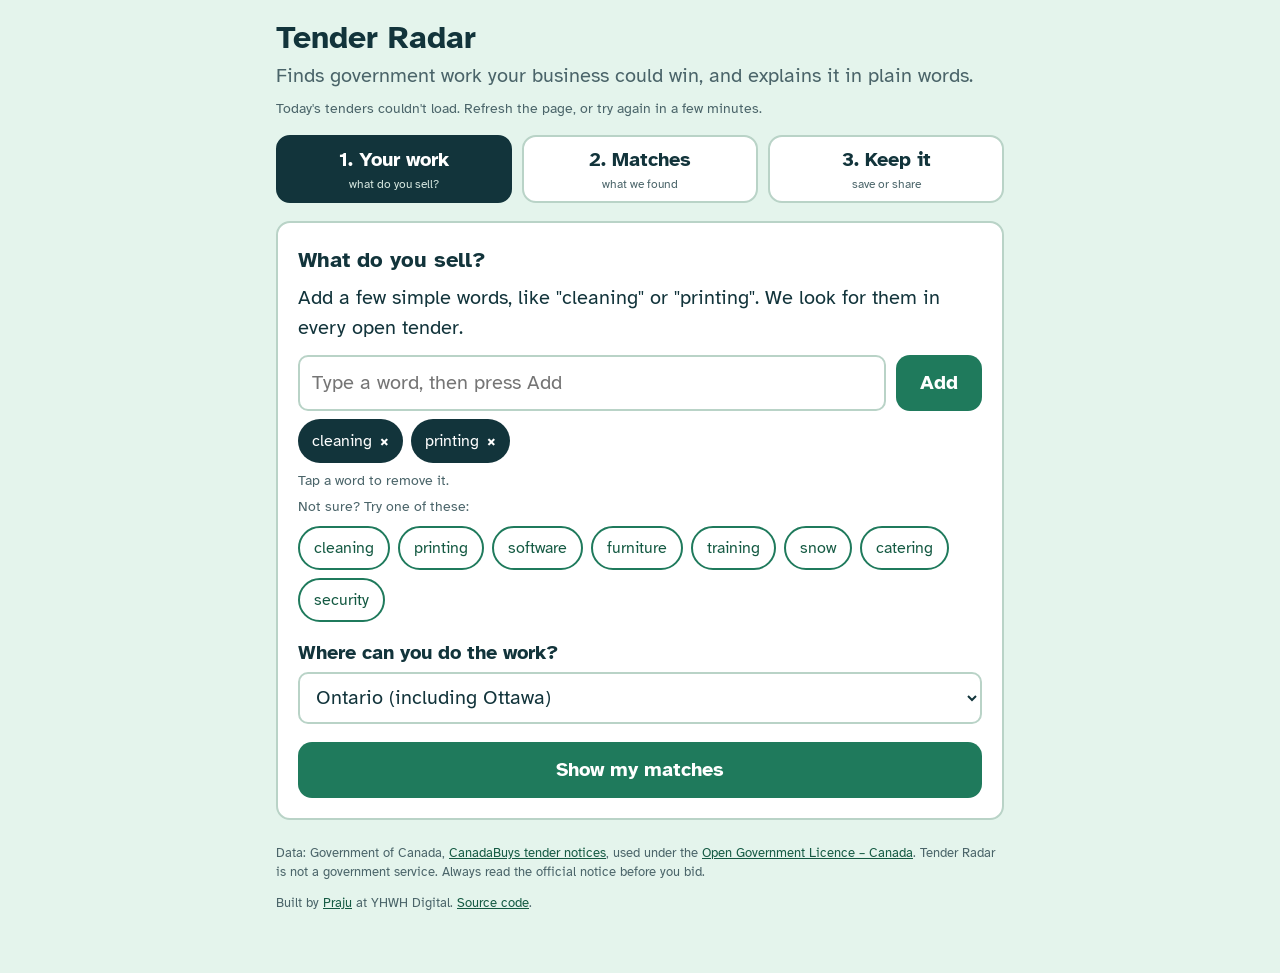
==== docs/index.html @ 12f0716e "Add real-data website, browser test, and ADR-001 Co-Authored-By: Claude Opus 5.5 <noreply@anthropic." ====
<!doctype html>
<html lang="en">
<head>
<meta charset="utf-8">
<meta name="viewport" content="width=device-width, initial-scale=1">
<title>Tender Radar</title>
<meta name="description" content="Find Government of Canada tenders that match what your small business sells, explained in plain words.">
<link rel="stylesheet" href="https://fonts.googleapis.com/css2?family=Atkinson+Hyperlegible:wght@400;700&display=swap">
<link rel="stylesheet" href="style.css">
</head>
<body>
<a class="skip" href="#main">Skip to main content</a>
<div class="wrap" id="main">
  <h1>Tender Radar</h1>
  <p class="tag">Finds government work your business could win, and explains it in plain words.</p>
  <p class="fresh" id="fresh" role="status">Loading today's tenders…</p>

  <div class="steps" role="tablist" aria-label="Steps">
    <button class="step" role="tab" id="t1" aria-controls="p1" aria-selected="true" data-p="p1">1. Your work<small>what do you sell?</small></button>
    <button class="step" role="tab" id="t2" aria-controls="p2" aria-selected="false" data-p="p2">2. Matches<small>what we found</small></button>
    <button class="step" role="tab" id="t3" aria-controls="p3" aria-selected="false" data-p="p3">3. Keep it<small>save or share</small></button>
  </div>

  <section class="card" id="p1" role="tabpanel" aria-labelledby="t1">
    <h2>What do you sell?</h2>
    <p>Add a few simple words, like "cleaning" or "printing". We look for them in every open tender.</p>
    <form class="row" id="addForm">
      <label class="sr" for="word">Add a word</label>
      <input id="word" autocomplete="off" placeholder="Type a word, then press Add">
      <button class="go" type="submit">Add</button>
    </form>
    <p class="err" id="wordErr" hidden></p>
    <div class="chips" id="chips" aria-label="Your words"></div>
    <p class="hint" id="chipHint">Tap a word to remove it.</p>
    <p class="hint">Not sure? Try one of these:</p>
    <div class="chips" id="ideas"></div>
    <label for="where">Where can you do the work?</label>
    <select id="where">
      <option value="ontario">Ontario (including Ottawa)</option>
      <option value="ncr">Ottawa-Gatineau area only</option>
      <option value="anywhere">Anywhere in Canada</option>
    </select>
    <button class="go wide" id="to2">Show my matches</button>
  </section>

  <section class="card" id="p2" role="tabpanel" aria-labelledby="t2" hidden>
    <h2 id="mh">Matches</h2>
    <p class="hint" id="mhint"></p>
    <div id="list"></div>
    <button class="go ghost wide" id="more" hidden>Show more</button>
  </section>

  <section class="card" id="p3" role="tabpanel" aria-labelledby="t3" hidden>
    <h2>Keep your radar</h2>
    <p>This link opens Tender Radar with your words already filled in. Bookmark it, or send it to your partner.</p>
    <label for="share">Your radar link</label>
    <div class="row"><input id="share" readonly><button class="go" id="copyLink" type="button">Copy</button></div>
    <label for="digest">Today's list, ready to paste into an email</label>
    <textarea id="digest" readonly></textarea>
    <button class="go ghost" id="copyDigest" type="button">Copy the list</button>
    <p class="status" id="copied" role="status"></p>
    <p class="hint">Coming next: a free daily email, so you don't need to check.</p>
  </section>

  <footer>
    <p>Data: Government of Canada, <a href="https://open.canada.ca/data/en/dataset/6abd20d4-7a1c-4b38-baa2-9525d0bb2fd2">CanadaBuys tender notices</a>, used under the <a href="https://open.canada.ca/en/open-government-licence-canada">Open Government Licence – Canada</a>. Tender Radar is not a government service. Always read the official notice before you bid.</p>
    <p>Built by <a href="https://github.com/prajuvin">Praju</a> at YHWH Digital. <a href="https://github.com/prajuvin/tender-radar">Source code</a>.</p>
  </footer>
</div>
<script src="app.js"></script>
</body>
</html>
---- docs/style.css ----
:root{--ink:#12343B;--soft:#4A6469;--mint:#E4F4EC;--leaf:#1F7A5C;--leaf-dark:#155A43;--sun:#FFC94A;--paper:#FFFFFF;--line:#B9D3C7;--warn:#FFF1CC;--r:14px}
*{box-sizing:border-box}
body{margin:0;background:var(--mint);color:var(--ink);font:20px/1.5 "Atkinson Hyperlegible",system-ui,-apple-system,"Segoe UI",sans-serif}
.wrap{max-width:760px;margin:0 auto;padding:20px 16px 48px}
.skip{position:absolute;left:-9999px}.skip:focus{left:16px;top:8px;background:#fff;padding:8px 12px;z-index:9}
h1{font-size:2rem;margin:0;line-height:1.15}
h2{font-size:1.4rem;margin:0 0 6px}
h3{font-size:1.1rem;margin:0 0 6px;line-height:1.3}
p{margin:0 0 12px}
a{color:var(--leaf-dark)}
.tag{color:var(--soft);margin:4px 0 8px}
.fresh{font-size:.85rem;color:var(--soft);margin-bottom:16px}
.steps{display:grid;grid-template-columns:repeat(3,1fr);gap:10px;margin-bottom:18px}
.step{font:inherit;font-weight:700;border:2px solid var(--line);background:var(--paper);color:var(--ink);border-radius:var(--r);min-height:64px;padding:8px 10px;cursor:pointer;text-align:center}
.step small{display:block;font-weight:400;color:var(--soft);font-size:.75rem}
.step[aria-selected="true"]{background:var(--ink);color:#fff;border-color:var(--ink)}
.step[aria-selected="true"] small{color:#D6E7E0}
button:focus-visible,input:focus-visible,select:focus-visible,textarea:focus-visible,a:focus-visible{outline:4px solid var(--sun);outline-offset:2px}
.card{background:var(--paper);border-radius:var(--r);padding:20px;border:2px solid var(--line)}
label{display:block;font-weight:700;margin:16px 0 4px}
input,select,textarea{width:100%;font:inherit;border:2px solid var(--line);border-radius:10px;padding:10px 12px;color:var(--ink);background:#fff;min-height:52px}
textarea{min-height:160px;font-size:.85rem}
.hint{color:var(--soft);font-size:.85rem;margin:6px 0 4px}
.err{color:#8A1C1C;font-size:.9rem;margin:6px 0 0}
.status{color:var(--leaf-dark);font-weight:700;min-height:1.5em;margin-top:8px}
.go{font:inherit;font-weight:700;background:var(--leaf);color:#fff;border:0;border-radius:var(--r);min-height:56px;padding:0 24px;cursor:pointer}
.go:hover{background:var(--leaf-dark)}
.go.ghost{background:#fff;color:var(--leaf-dark);border:2px solid var(--leaf)}
.go.wide{width:100%;margin-top:18px}
.row{display:flex;gap:10px}.row input{flex:1}
.chips{display:flex;flex-wrap:wrap;gap:8px;margin:8px 0}
.chip{font:inherit;font-size:1rem;background:var(--ink);color:#fff;border:0;border-radius:999px;padding:8px 14px;min-height:44px;cursor:pointer}
.chip span{margin-left:8px;font-weight:700}
.idea{font:inherit;font-size:1rem;background:#fff;color:var(--leaf-dark);border:2px solid var(--leaf);border-radius:999px;padding:6px 14px;min-height:44px;cursor:pointer}
.tender{border:2px solid var(--line);border-radius:12px;padding:14px 16px;margin:12px 0}
.tender p{margin:0 0 8px}
.facts{display:flex;flex-wrap:wrap;gap:6px;margin:0 0 8px}
.fact{background:var(--mint);border-radius:999px;font-size:.8rem;padding:3px 10px}
.soon{background:var(--warn);color:#6B4A00;border:1px solid var(--sun);font-weight:700}
.meta{font-size:.85rem;color:var(--soft)}
.open{display:inline-flex;align-items:center;min-height:44px;font-weight:700}
footer{margin-top:24px;font-size:.8rem;color:var(--soft)}
.sr{position:absolute;left:-9999px}
[hidden]{display:none!important}
@media (max-width:480px){body{font-size:18px}.row{flex-direction:column}.go{width:100%}}
@media (prefers-reduced-motion:reduce){*{scroll-behavior:auto!important}}
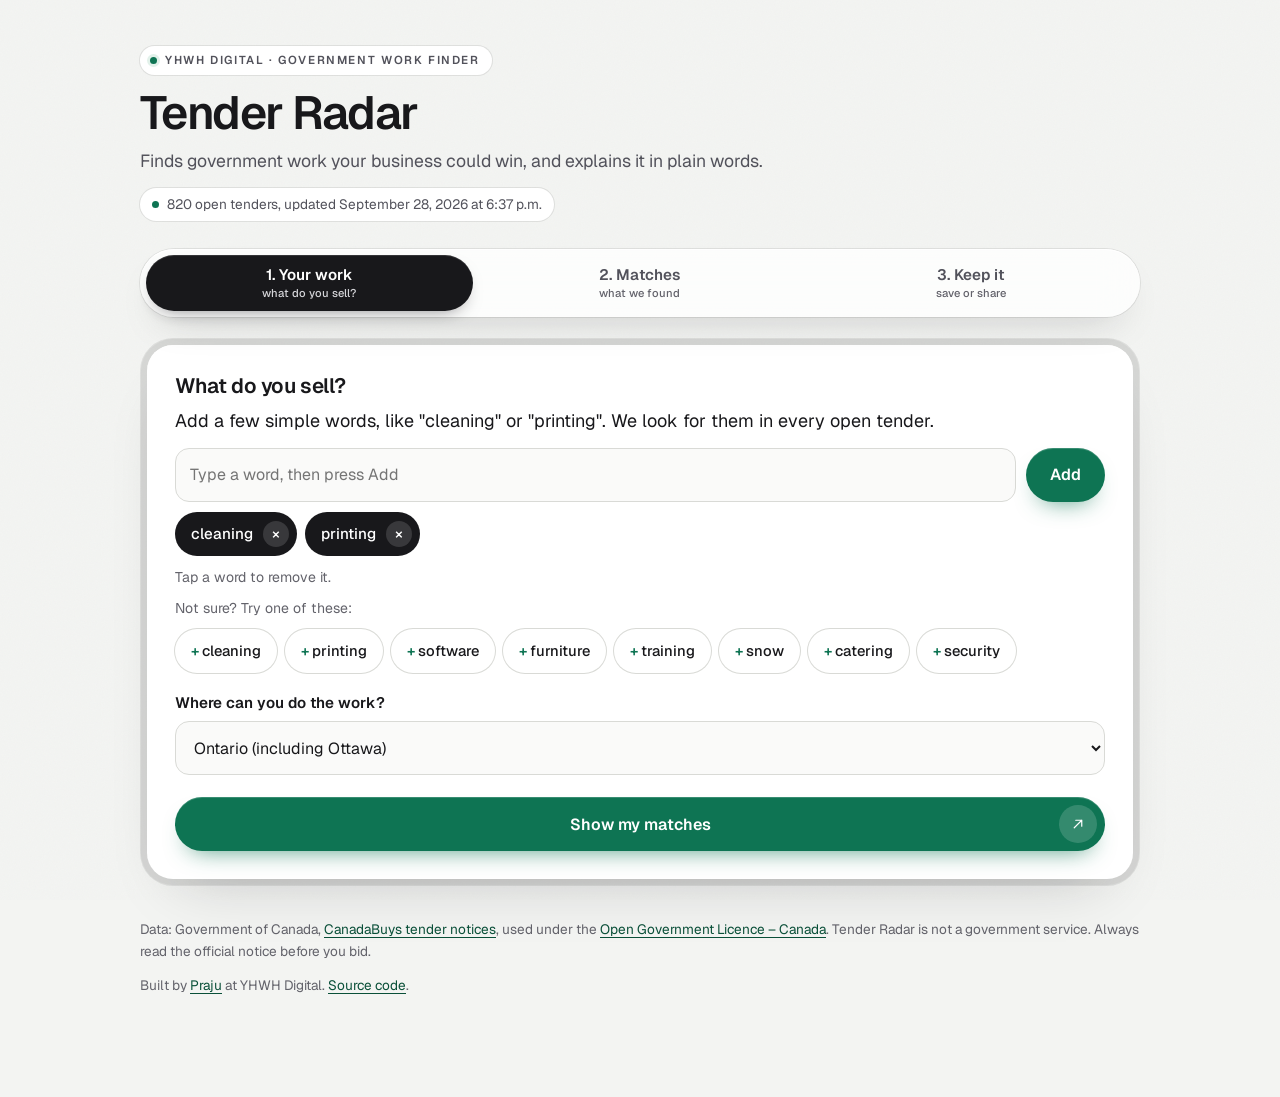
==== commit c922c432: "Redesign UI: YHWH Digital design system v2 Geist type, zinc neutrals with one emerald accent, double" ====
--- a/docs/index.html
+++ b/docs/index.html
@@ -5,12 +5,14 @@
 <meta name="viewport" content="width=device-width, initial-scale=1">
 <title>Tender Radar</title>
 <meta name="description" content="Find Government of Canada tenders that match what your small business sells, explained in plain words.">
-<link rel="stylesheet" href="https://fonts.googleapis.com/css2?family=Atkinson+Hyperlegible:wght@400;700&display=swap">
+<link rel="preconnect" href="https://fonts.googleapis.com">
+<link rel="stylesheet" href="https://fonts.googleapis.com/css2?family=Geist:wght@400;500;600;700&display=swap">
 <link rel="stylesheet" href="style.css">
 </head>
 <body>
 <a class="skip" href="#main">Skip to main content</a>
 <div class="wrap" id="main">
+  <p class="eyebrow">YHWH Digital · Government work finder</p>
   <h1>Tender Radar</h1>
   <p class="tag">Finds government work your business could win, and explains it in plain words.</p>
   <p class="fresh" id="fresh" role="status">Loading today's tenders…</p>
--- a/docs/style.css
+++ b/docs/style.css
@@ -1,46 +1,128 @@
-:root{--ink:#12343B;--soft:#4A6469;--mint:#E4F4EC;--leaf:#1F7A5C;--leaf-dark:#155A43;--sun:#FFC94A;--paper:#FFFFFF;--line:#B9D3C7;--warn:#FFF1CC;--r:14px}
+/* YHWH Digital design system v2: soft structuralism. Zinc neutrals, one emerald accent, double-bezel surfaces. */
+:root{
+  --bg:#F3F4F2;--surface:#FFFFFF;--sunken:#FAFAF9;--shell:rgba(24,24,27,.045);--hair:rgba(24,24,27,.09);--line:#D9DAD6;
+  --ink:#18181B;--soft:#52525B;--muted:#63636B;
+  --accent:#0E7453;--accent-hover:#0B5E43;--accent-ink:#0A5039;--accent-soft:#E2F1EA;
+  --warn-bg:#FBF1DA;--warn-ink:#704800;--warn-line:#EBCB86;
+  --bad-bg:#FBE8E7;--bad-ink:#951B1B;--bad-line:#EDB9B6;
+  --good-bg:#E2F1EA;--good-ink:#0A5039;--good-line:#A9D5C1;
+  --ease:cubic-bezier(.32,.72,0,1);--spring:cubic-bezier(.16,1,.3,1);
+  --r-card:26px;--r-in:14px;
+  --mono:"Geist",ui-sans-serif,system-ui,sans-serif;
+}
 *{box-sizing:border-box}
-body{margin:0;background:var(--mint);color:var(--ink);font:20px/1.5 "Atkinson Hyperlegible",system-ui,-apple-system,"Segoe UI",sans-serif}
-.wrap{max-width:760px;margin:0 auto;padding:20px 16px 48px}
-.skip{position:absolute;left:-9999px}.skip:focus{left:16px;top:8px;background:#fff;padding:8px 12px;z-index:9}
-h1{font-size:2rem;margin:0;line-height:1.15}
-h2{font-size:1.4rem;margin:0 0 6px}
-h3{font-size:1.1rem;margin:0 0 6px;line-height:1.3}
-p{margin:0 0 12px}
-a{color:var(--leaf-dark)}
-.tag{color:var(--soft);margin:4px 0 8px}
-.fresh{font-size:.85rem;color:var(--soft);margin-bottom:16px}
-.steps{display:grid;grid-template-columns:repeat(3,1fr);gap:10px;margin-bottom:18px}
-.step{font:inherit;font-weight:700;border:2px solid var(--line);background:var(--paper);color:var(--ink);border-radius:var(--r);min-height:64px;padding:8px 10px;cursor:pointer;text-align:center}
-.step small{display:block;font-weight:400;color:var(--soft);font-size:.75rem}
-.step[aria-selected="true"]{background:var(--ink);color:#fff;border-color:var(--ink)}
-.step[aria-selected="true"] small{color:#D6E7E0}
-button:focus-visible,input:focus-visible,select:focus-visible,textarea:focus-visible,a:focus-visible{outline:4px solid var(--sun);outline-offset:2px}
-.card{background:var(--paper);border-radius:var(--r);padding:20px;border:2px solid var(--line)}
-label{display:block;font-weight:700;margin:16px 0 4px}
-input,select,textarea{width:100%;font:inherit;border:2px solid var(--line);border-radius:10px;padding:10px 12px;color:var(--ink);background:#fff;min-height:52px}
-textarea{min-height:160px;font-size:.85rem}
-.hint{color:var(--soft);font-size:.85rem;margin:6px 0 4px}
-.err{color:#8A1C1C;font-size:.9rem;margin:6px 0 0}
-.status{color:var(--leaf-dark);font-weight:700;min-height:1.5em;margin-top:8px}
-.go{font:inherit;font-weight:700;background:var(--leaf);color:#fff;border:0;border-radius:var(--r);min-height:56px;padding:0 24px;cursor:pointer}
-.go:hover{background:var(--leaf-dark)}
-.go.ghost{background:#fff;color:var(--leaf-dark);border:2px solid var(--leaf)}
-.go.wide{width:100%;margin-top:18px}
+html{-webkit-text-size-adjust:100%}
+body{margin:0;background:var(--bg);color:var(--ink);font:18px/1.6 "Geist",ui-sans-serif,system-ui,-apple-system,"Segoe UI",sans-serif;-webkit-font-smoothing:antialiased;text-rendering:optimizeLegibility}
+body::before{content:"";position:fixed;inset:0;pointer-events:none;z-index:0;opacity:.05;background-image:url("data:image/svg+xml,%3Csvg xmlns='http://www.w3.org/2000/svg' width='160' height='160'%3E%3Cfilter id='n'%3E%3CfeTurbulence type='fractalNoise' baseFrequency='.85' numOctaves='2' stitchTiles='stitch'/%3E%3C/filter%3E%3Crect width='100%25' height='100%25' filter='url(%23n)' opacity='.55'/%3E%3C/svg%3E")}
+.wrap{position:relative;z-index:1;max-width:1040px;margin:0 auto;padding:44px 20px 88px}
+.skip{position:absolute;left:-9999px}.skip:focus{left:16px;top:12px;background:var(--surface);padding:10px 16px;border-radius:999px;z-index:20;box-shadow:0 0 0 1px var(--hair)}
+h1{font-size:clamp(2.1rem,4.4vw,2.9rem);font-weight:600;letter-spacing:-.035em;line-height:1.05;margin:0}
+h2{font-size:1.3rem;font-weight:600;letter-spacing:-.02em;line-height:1.25;margin:0 0 8px}
+h3{font-size:1.05rem;font-weight:600;letter-spacing:-.01em;margin:0 0 4px;line-height:1.35}
+p{margin:0 0 12px;max-width:68ch}
+a{color:var(--accent-ink);text-underline-offset:3px;text-decoration-thickness:1px}
+.eyebrow{display:inline-flex;align-items:center;gap:8px;margin:0 0 14px;padding:5px 12px 5px 10px;border-radius:999px;background:var(--surface);box-shadow:0 0 0 1px var(--hair);font-size:.72rem;font-weight:600;letter-spacing:.14em;text-transform:uppercase;color:var(--soft)}
+.eyebrow::before{content:"";width:7px;height:7px;border-radius:50%;background:var(--accent);box-shadow:0 0 0 3px var(--accent-soft);animation:breathe 2.8s var(--ease) infinite}
+.tag{color:var(--soft);font-size:1.1rem;margin:10px 0 6px;max-width:52ch}
+
+/* Floating island tabs */
+.steps{position:sticky;top:calc(env(safe-area-inset-top,0px) + 12px);z-index:5;display:grid;grid-template-columns:repeat(3,1fr);gap:4px;padding:6px;margin:28px 0;border-radius:999px;background:rgba(255,255,255,.78);-webkit-backdrop-filter:blur(18px) saturate(1.5);backdrop-filter:blur(18px) saturate(1.5);box-shadow:0 0 0 1px var(--hair),0 18px 40px -22px rgba(24,24,27,.28),inset 0 1px 0 rgba(255,255,255,.9)}
+.step{font:inherit;font-size:.95rem;font-weight:600;border:0;background:transparent;color:var(--soft);border-radius:999px;min-height:56px;padding:6px 10px;cursor:pointer;text-align:center;line-height:1.2;transition:background .55s var(--ease),color .55s var(--ease),transform .4s var(--ease)}
+.step small{display:block;font-weight:500;font-size:.7rem;color:var(--muted);margin-top:2px;letter-spacing:0}
+.step:hover{color:var(--ink);background:rgba(24,24,27,.04)}
+.step:active{transform:scale(.98)}
+.step[aria-selected="true"]{background:var(--ink);color:#fff;box-shadow:0 8px 18px -10px rgba(24,24,27,.6),inset 0 1px 0 rgba(255,255,255,.12)}
+.step[aria-selected="true"] small{color:#D4D4D8}
+
+/* Double-bezel surfaces: the outer shell is drawn with spread shadows so the markup stays simple */
+.card{position:relative;background:var(--surface);border-radius:var(--r-card);padding:28px;margin:8px 7px 26px;box-shadow:0 0 0 6px var(--shell),0 0 0 7px var(--hair),0 30px 60px -32px rgba(24,24,27,.22),inset 0 1px 0 rgba(255,255,255,.9)}
+
+/* Forms */
+label{display:block;font-weight:600;font-size:.95rem;margin:18px 0 6px}
+label.inline{display:inline;margin:0 8px 0 0}
+.opt{font-weight:400;color:var(--muted)}
+input,select,textarea{width:100%;font:inherit;font-size:1rem;color:var(--ink);background:var(--sunken);border:1px solid var(--line);border-radius:var(--r-in);padding:12px 14px;min-height:54px;transition:border-color .4s var(--ease),box-shadow .4s var(--ease),background .4s var(--ease)}
+input:hover,select:hover,textarea:hover{border-color:#BDBEB9}
+input:focus,select:focus,textarea:focus{outline:none;background:var(--surface);border-color:var(--accent);box-shadow:0 0 0 4px var(--accent-soft)}
+input[type=file]{padding:10px}
+input[type=file]::file-selector-button{font:inherit;font-weight:600;font-size:.9rem;border:0;border-radius:999px;background:var(--ink);color:#fff;padding:8px 16px;margin-right:12px;cursor:pointer}
+textarea{min-height:120px;resize:vertical}
+.hint{color:var(--muted);font-size:.88rem;margin:8px 0 4px}
+.err{color:var(--bad-ink);background:var(--bad-bg);border-radius:12px;padding:8px 12px;font-size:.92rem;margin:10px 0 0}
+.status{color:var(--accent-ink);font-weight:600;min-height:1.3em;margin:10px 0 0}
+:focus-visible{outline:3px solid var(--accent);outline-offset:3px}
+input:focus-visible,select:focus-visible,textarea:focus-visible{outline:none}
+
+/* Pill buttons with a nested arrow island on primary actions */
+.go{position:relative;font:inherit;font-weight:600;font-size:1rem;background:var(--accent);color:#fff;border:0;border-radius:999px;min-height:54px;padding:0 24px;cursor:pointer;display:inline-flex;align-items:center;justify-content:center;gap:12px;text-decoration:none;box-shadow:0 12px 24px -14px rgba(14,116,83,.8),inset 0 1px 0 rgba(255,255,255,.18);transition:background .5s var(--ease),transform .45s var(--ease),box-shadow .5s var(--ease)}
+.go:hover{background:var(--accent-hover)}
+.go:active{transform:scale(.98)}
+.go.wide{width:100%;margin-top:22px;padding:0 64px}
+.go.wide::after{content:"";position:absolute;right:8px;top:50%;width:38px;height:38px;margin-top:-19px;border-radius:50%;background:rgba(255,255,255,.16) url("data:image/svg+xml,%3Csvg xmlns='http://www.w3.org/2000/svg' viewBox='0 0 24 24' fill='none' stroke='white' stroke-width='1.6' stroke-linecap='round' stroke-linejoin='round'%3E%3Cpath d='M7 17 17 7M9 7h8v8'/%3E%3C/svg%3E") center/18px no-repeat;transition:transform .55s var(--ease)}
+.go.wide:hover::after{transform:translate(3px,-2px) scale(1.06)}
+.go.ghost{background:var(--surface);color:var(--ink);box-shadow:0 0 0 1px var(--line),0 8px 18px -14px rgba(24,24,27,.35)}
+.go.ghost:hover{background:var(--sunken)}
+.go.ghost.wide::after{background-color:var(--accent-soft);background-image:url("data:image/svg+xml,%3Csvg xmlns='http://www.w3.org/2000/svg' viewBox='0 0 24 24' fill='none' stroke='%230A5039' stroke-width='1.6' stroke-linecap='round' stroke-linejoin='round'%3E%3Cpath d='M12 5v14M5 12l7 7 7-7'/%3E%3C/svg%3E")}
+.go.danger{background:var(--surface);color:var(--bad-ink);box-shadow:0 0 0 1px var(--bad-line)}
+.go.danger:hover{background:var(--bad-bg)}
+.go.small{min-height:44px;padding:0 16px;font-size:.88rem}
 .row{display:flex;gap:10px}.row input{flex:1}
-.chips{display:flex;flex-wrap:wrap;gap:8px;margin:8px 0}
-.chip{font:inherit;font-size:1rem;background:var(--ink);color:#fff;border:0;border-radius:999px;padding:8px 14px;min-height:44px;cursor:pointer}
-.chip span{margin-left:8px;font-weight:700}
-.idea{font:inherit;font-size:1rem;background:#fff;color:var(--leaf-dark);border:2px solid var(--leaf);border-radius:999px;padding:6px 14px;min-height:44px;cursor:pointer}
-.tender{border:2px solid var(--line);border-radius:12px;padding:14px 16px;margin:12px 0}
-.tender p{margin:0 0 8px}
-.facts{display:flex;flex-wrap:wrap;gap:6px;margin:0 0 8px}
-.fact{background:var(--mint);border-radius:999px;font-size:.8rem;padding:3px 10px}
-.soon{background:var(--warn);color:#6B4A00;border:1px solid var(--sun);font-weight:700}
+.chips{display:flex;flex-wrap:wrap;gap:8px;margin:10px 0}
+.pill{display:inline-flex;align-items:center;font-size:.74rem;font-weight:600;border-radius:999px;padding:3px 10px;letter-spacing:.01em}
+footer{margin-top:40px;font-size:.85rem;color:var(--muted)}
+footer p{max-width:none}
+.sr{position:absolute;left:-9999px;width:1px;height:1px;overflow:hidden}
+[hidden]{display:none!important}
+
+/* Motion: heavy, soft rise on entry */
+@keyframes rise{from{opacity:0;transform:translateY(16px)}to{opacity:1;transform:none}}
+@keyframes breathe{0%,100%{box-shadow:0 0 0 3px var(--accent-soft)}50%{box-shadow:0 0 0 6px rgba(226,241,234,.35)}}
+.rise{animation:rise .9s var(--spring) both}
+.rise:nth-child(2){animation-delay:.06s}.rise:nth-child(3){animation-delay:.12s}.rise:nth-child(4){animation-delay:.18s}.rise:nth-child(5){animation-delay:.24s}.rise:nth-child(n+6){animation-delay:.3s}
+@media (prefers-reduced-motion:reduce){*,*::before,*::after{animation:none!important;transition:none!important}}
+
+@media (max-width:640px){
+  .wrap{padding:28px 16px 64px}
+  .card{padding:22px 18px;margin:8px 7px 22px}
+  .steps{top:calc(env(safe-area-inset-top,0px) + 8px)}
+  .step{font-size:.82rem;min-height:52px;padding:6px 4px}
+  .step small{display:none}
+}
+@media (max-width:480px){body{font-size:17px}.row{flex-direction:column}.go{width:100%}.go.small{width:auto}}
+.card,.biz,.tot,.tender,.task,.person,.alert,.msg,.b{animation:rise .9s var(--spring) both}
+.bizgrid>:nth-child(2),.totals>:nth-child(2),#list>:nth-child(2){animation-delay:.07s}
+.bizgrid>:nth-child(3),.totals>:nth-child(3),#list>:nth-child(3){animation-delay:.14s}
+.bizgrid>:nth-child(n+4),.totals>:nth-child(n+4),#list>:nth-child(n+4){animation-delay:.2s}
+label.go{margin:0}
+.card,#lessonView,.bizgrid,#taskList,#list{scroll-margin-top:104px}
+.status:empty{min-height:0;margin:0}
+.go.ghost.wide{padding:0 24px}
+.go.ghost.wide::after{content:none}
+/* ---------- Tender Radar ---------- */
+.fresh{display:inline-flex;align-items:center;gap:8px;font-size:.85rem;color:var(--soft);margin:6px 0 0;padding:6px 12px;border-radius:999px;background:var(--surface);box-shadow:0 0 0 1px var(--hair)}
+.fresh::before{content:"";width:7px;height:7px;border-radius:50%;background:var(--accent);animation:breathe 2.8s var(--ease) infinite}
+.chip{font:inherit;font-size:.95rem;font-weight:500;background:var(--ink);color:#fff;border:0;border-radius:999px;padding:8px 8px 8px 16px;min-height:44px;cursor:pointer;display:inline-flex;align-items:center;gap:10px;transition:transform .4s var(--ease),background .45s var(--ease)}
+.chip:hover{background:#27272A}
+.chip:active{transform:scale(.97)}
+.chip span{display:inline-flex;align-items:center;justify-content:center;width:26px;height:26px;border-radius:50%;background:rgba(255,255,255,.14);font-weight:500;margin:0}
+.idea{font:inherit;font-size:.92rem;font-weight:500;background:var(--surface);color:var(--ink);border:0;box-shadow:0 0 0 1px var(--line);border-radius:999px;padding:8px 16px;min-height:44px;cursor:pointer;transition:box-shadow .45s var(--ease),transform .4s var(--ease)}
+.idea::before{content:"+ ";color:var(--accent);font-weight:600}
+.idea:hover{box-shadow:0 0 0 1px var(--accent)}
+.idea:active{transform:scale(.97)}
+#mh{font-size:1.5rem}
+.tender{background:var(--surface);border-radius:20px;padding:20px 22px 14px;margin:14px 0;box-shadow:0 0 0 5px var(--shell),0 0 0 6px var(--hair),0 22px 40px -30px rgba(24,24,27,.35),inset 0 1px 0 #fff;transition:transform .6s var(--ease)}
+.tender:hover{transform:translateY(-2px)}
+.tender h3{font-size:1.1rem;margin-bottom:10px}
+.tender p{margin:0 0 10px}
+.facts{display:flex;flex-wrap:wrap;gap:6px;margin:0 0 12px}
+.fact{background:var(--sunken);box-shadow:0 0 0 1px var(--hair);color:var(--soft);border-radius:999px;font-size:.8rem;font-weight:500;padding:4px 11px}
+.soon{background:var(--warn-bg);color:var(--warn-ink);box-shadow:0 0 0 1px var(--warn-line);font-weight:600}
 .meta{font-size:.85rem;color:var(--soft)}
-.open{display:inline-flex;align-items:center;min-height:44px;font-weight:700}
-footer{margin-top:24px;font-size:.8rem;color:var(--soft)}
-.sr{position:absolute;left:-9999px}
-[hidden]{display:none!important}
-@media (max-width:480px){body{font-size:18px}.row{flex-direction:column}.go{width:100%}}
-@media (prefers-reduced-motion:reduce){*{scroll-behavior:auto!important}}
+.open{display:inline-flex;align-items:center;gap:10px;min-height:44px;font-weight:600;text-decoration:none;color:var(--accent-ink);border-top:1px solid var(--hair);width:100%;padding-top:10px;margin-top:4px}
+.open::after{content:"";width:30px;height:30px;border-radius:50%;background:var(--accent-soft) url("data:image/svg+xml,%3Csvg xmlns='http://www.w3.org/2000/svg' viewBox='0 0 24 24' fill='none' stroke='%230A5039' stroke-width='1.8' stroke-linecap='round' stroke-linejoin='round'%3E%3Cpath d='M7 17 17 7M9 7h8v8'/%3E%3C/svg%3E") center/15px no-repeat;transition:transform .55s var(--ease)}
+.open:hover::after{transform:translate(3px,-2px)}
+#more.go.ghost.wide{padding:0 64px}
+#more.go.ghost.wide::after{content:"";position:absolute;right:8px;top:50%;width:38px;height:38px;margin-top:-19px;border-radius:50%;background:var(--accent-soft) url("data:image/svg+xml,%3Csvg xmlns='http://www.w3.org/2000/svg' viewBox='0 0 24 24' fill='none' stroke='%230A5039' stroke-width='1.8' stroke-linecap='round' stroke-linejoin='round'%3E%3Cpath d='M12 5v14M5 12l7 7 7-7'/%3E%3C/svg%3E") center/16px no-repeat}
+textarea#digest{font-size:.85rem;min-height:170px;line-height:1.5}
+#p3 .go.ghost{margin-top:12px}
+@media (max-width:640px){#p2.card{padding:20px 12px}.tender{padding:16px 16px 10px;margin:12px 4px}}
